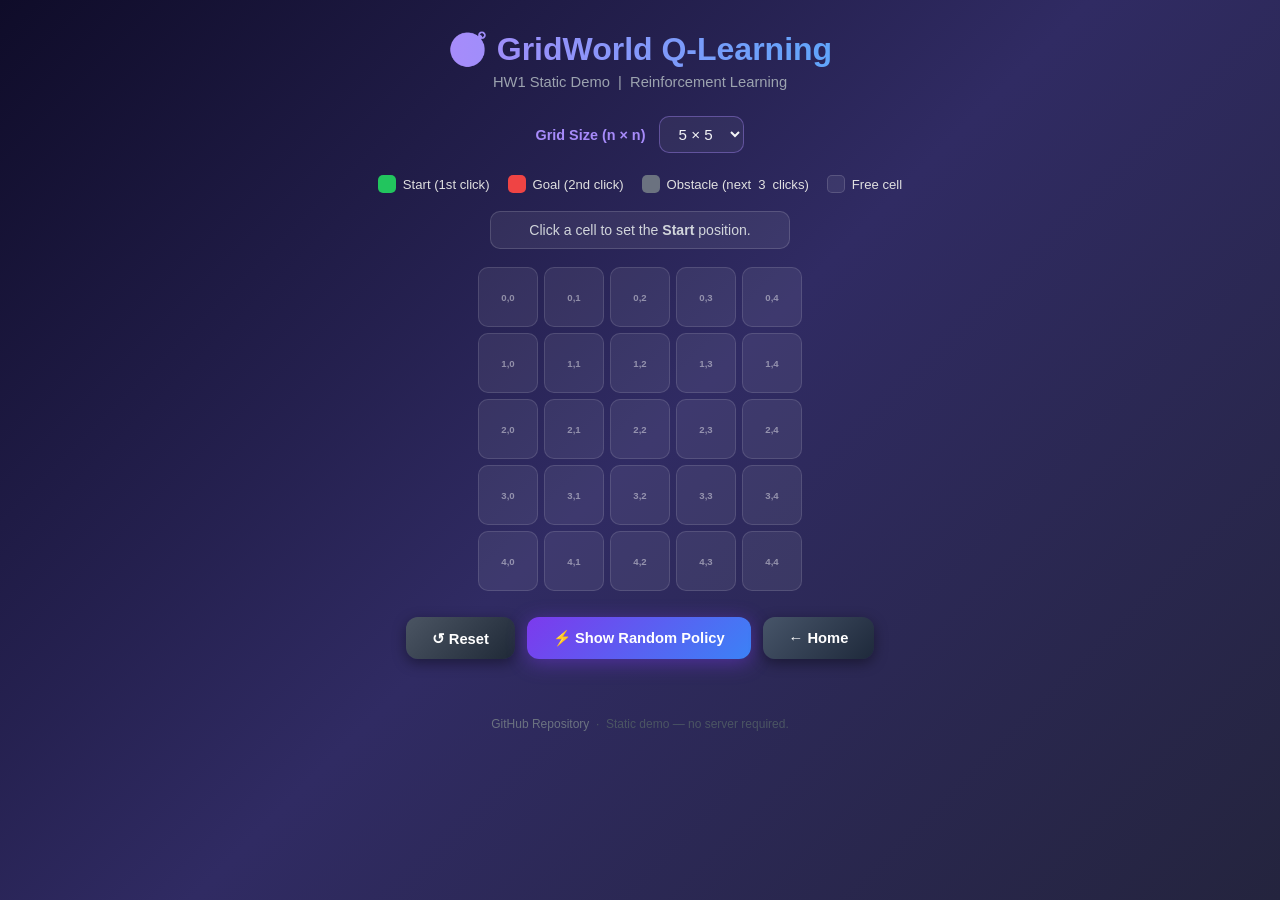
==== docs/HW1-GridWorld/index.html @ bc5b08e2 "feat: add DRL HW1 GridWorld project with GitHub Pages demo" ====
<!DOCTYPE html>
<html lang="en">
<head>
  <meta charset="UTF-8" />
  <meta name="viewport" content="width=device-width, initial-scale=1.0" />
  <title>GridWorld Q-Learning — Demo</title>
  <meta name="description" content="Static GitHub Pages demo of the GridWorld Q-Learning HW1 project. Configure an n×n grid and visualise a random policy with state values." />
  <link rel="stylesheet" href="./style.css" />
</head>
<body>

  <h1>🧭 GridWorld Q-Learning</h1>
  <p class="subtitle">HW1 Static Demo &nbsp;|&nbsp; Reinforcement Learning</p>

  <!-- ── Controls ──────────────────────────────── -->
  <div class="controls">
    <label for="grid-size">Grid Size (n × n)</label>
    <select id="grid-size">
      <option value="5" selected>5 × 5</option>
      <option value="6">6 × 6</option>
      <option value="7">7 × 7</option>
      <option value="8">8 × 8</option>
      <option value="9">9 × 9</option>
    </select>
  </div>

  <!-- ── Legend ────────────────────────────────── -->
  <div class="legend">
    <div class="legend-item"><div class="dot dot-start"></div> Start (1st click)</div>
    <div class="legend-item"><div class="dot dot-goal"></div> Goal (2nd click)</div>
    <div class="legend-item"><div class="dot dot-obstacle"></div> Obstacle (next <span id="legend-obstacle-count">3</span> clicks)</div>
    <div class="legend-item"><div class="dot dot-free"></div> Free cell</div>
  </div>

  <!-- ── Status bar ────────────────────────────── -->
  <div id="status-bar">Click a cell to set the <strong>Start</strong> position.</div>

  <!-- ── Grid ──────────────────────────────────── -->
  <div id="grid-container"></div>

  <!-- ── Buttons ───────────────────────────────── -->
  <div class="btn-row">
    <button class="btn btn-reset"  onclick="resetGrid()">↺ Reset</button>
    <button class="btn btn-policy" onclick="showPolicy()">⚡ Show Random Policy</button>
    <button class="btn btn-back"   onclick="window.location.href='../index.html'">← Home</button>
  </div>

  <!-- ── Info / result panel ───────────────────── -->
  <div id="info-panel"></div>

  <footer>
    <p>
      <a href="https://github.com/cachouuu/DRL" target="_blank">GitHub Repository</a>
      &nbsp;·&nbsp;
      Static demo — no server required.
    </p>
  </footer>

  <script src="./script.js"></script>
</body>
</html>
---- docs/HW1-GridWorld/style.css ----
/* =====================================================
   docs/HW1-GridWorld/style.css
   Static GitHub Pages demo – GridWorld Q-Learning
   ===================================================== */

/* ---------- Reset & Base ---------- */
*, *::before, *::after { box-sizing: border-box; margin: 0; padding: 0; }

:root {
  --bg-start:   #0f0c29;
  --bg-mid:     #302b63;
  --bg-end:     #24243e;
  --accent-1:   #a78bfa;
  --accent-2:   #60a5fa;
  --btn-purple: #7c3aed;
  --btn-blue:   #3b82f6;
  --cell-size:  60px;
  --cell-gap:   6px;
  --radius:     10px;
  --glass:      rgba(255,255,255,0.07);
  --border:     rgba(255,255,255,0.15);
}

body {
  min-height: 100vh;
  background: linear-gradient(135deg, var(--bg-start), var(--bg-mid), var(--bg-end));
  font-family: 'Segoe UI', Tahoma, Geneva, Verdana, sans-serif;
  color: #e0e0e0;
  padding: 30px 20px 60px;
  display: flex;
  flex-direction: column;
  align-items: center;
}

/* ---------- Typography ---------- */
h1 {
  font-size: 2rem;
  margin-bottom: 6px;
  background: linear-gradient(90deg, var(--accent-1), var(--accent-2));
  -webkit-background-clip: text;
  -webkit-text-fill-color: transparent;
  background-clip: text;
  text-align: center;
}

.subtitle {
  font-size: 0.92rem;
  color: #9ca3af;
  margin-bottom: 26px;
  text-align: center;
}

/* ---------- Controls ---------- */
.controls {
  display: flex;
  align-items: center;
  gap: 14px;
  margin-bottom: 22px;
  flex-wrap: wrap;
  justify-content: center;
}

.controls label {
  font-size: 0.9rem;
  color: var(--accent-1);
  font-weight: 600;
}

.controls select {
  padding: 8px 14px;
  font-size: 0.95rem;
  border: 1.5px solid rgba(167,139,250,0.4);
  border-radius: 10px;
  background: rgba(255,255,255,0.05);
  color: #f3f4f6;
  outline: none;
  cursor: pointer;
  transition: border-color 0.2s;
}
.controls select:focus { border-color: var(--accent-1); }

/* ---------- Legend ---------- */
.legend {
  display: flex; gap: 18px; flex-wrap: wrap;
  justify-content: center; margin-bottom: 18px; font-size: 0.82rem;
}
.legend-item { display: flex; align-items: center; gap: 7px; }
.dot {
  width: 18px; height: 18px; border-radius: 5px; flex-shrink: 0;
}
.dot-start    { background: #22c55e; }
.dot-goal     { background: #ef4444; }
.dot-obstacle { background: #6b7280; }
.dot-free     { background: var(--glass); border: 1px solid var(--border); }

/* ---------- Status bar ---------- */
#status-bar {
  background: var(--glass);
  border: 1px solid var(--border);
  border-radius: var(--radius);
  padding: 10px 20px;
  margin-bottom: 18px;
  font-size: 0.88rem;
  color: #d1d5db;
  text-align: center;
  min-width: 300px;
}

/* ---------- Grid ---------- */
#grid-container {
  display: flex;
  flex-direction: column;
  gap: var(--cell-gap);
  margin-bottom: 26px;
}
.grid-row { display: flex; gap: var(--cell-gap); }

.cell {
  width:  var(--cell-size);
  height: var(--cell-size);
  border-radius: var(--radius);
  border: 1.5px solid rgba(255,255,255,0.12);
  background: var(--glass);
  display: flex; flex-direction: column;
  align-items: center; justify-content: center;
  font-size: 0.6rem;
  font-weight: 600;
  color: rgba(255,255,255,0.45);
  cursor: pointer;
  user-select: none;
  position: relative;
  transition: background 0.15s, transform 0.12s, border-color 0.15s;
  overflow: hidden;
}
.cell:hover { border-color: rgba(167,139,250,0.6); transform: scale(1.06); }

.cell.start    { background: #16a34a; border-color: #22c55e; color: #fff; }
.cell.goal     { background: #b91c1c; border-color: #ef4444; color: #fff; }
.cell.obstacle { background: #374151; border-color: #6b7280; color: #9ca3af; }

/* value display inside cell */
.cell-value {
  font-size: 0.58rem;
  font-weight: 700;
  color: rgba(255,255,255,0.75);
  position: absolute;
  bottom: 4px;
  right: 5px;
}

/* arrow overlay */
.cell-arrow {
  font-size: 1.1rem;
  line-height: 1;
  pointer-events: none;
}

/* ---------- Buttons ---------- */
.btn-row {
  display: flex; gap: 12px; flex-wrap: wrap;
  justify-content: center; margin-bottom: 18px;
}
.btn {
  padding: 12px 26px;
  font-size: 0.92rem; font-weight: 700;
  border: none; border-radius: 12px; cursor: pointer;
  color: #fff;
  transition: transform 0.15s, box-shadow 0.15s;
}
.btn:hover  { transform: translateY(-2px); }
.btn:active { transform: translateY(0);    }

.btn-reset  { background: linear-gradient(135deg,#4b5563,#1f2937); box-shadow: 0 4px 14px rgba(0,0,0,.4); }
.btn-policy { background: linear-gradient(135deg,var(--btn-purple),var(--btn-blue)); box-shadow: 0 4px 20px rgba(124,58,237,.45); }
.btn-back   { background: linear-gradient(135deg,#475569,#1e293b); box-shadow: 0 4px 14px rgba(0,0,0,.4); }

/* ---------- Info panel ---------- */
#info-panel {
  margin-top: 16px;
  background: rgba(0,0,0,0.35);
  border: 1px solid rgba(255,255,255,0.1);
  border-radius: 14px;
  padding: 18px 24px;
  max-width: 500px;
  width: 90%;
  font-size: 0.82rem;
  color: #d1fae5;
  line-height: 1.7;
  display: none;
}
#info-panel h2 { font-size: 1rem; color: var(--accent-1); margin-bottom: 10px; }

/* ---------- Footer ---------- */
footer {
  margin-top: 40px;
  font-size: 0.75rem;
  color: #4b5563;
  text-align: center;
}
footer a { color: #6b7280; text-decoration: none; }
footer a:hover { color: var(--accent-1); }
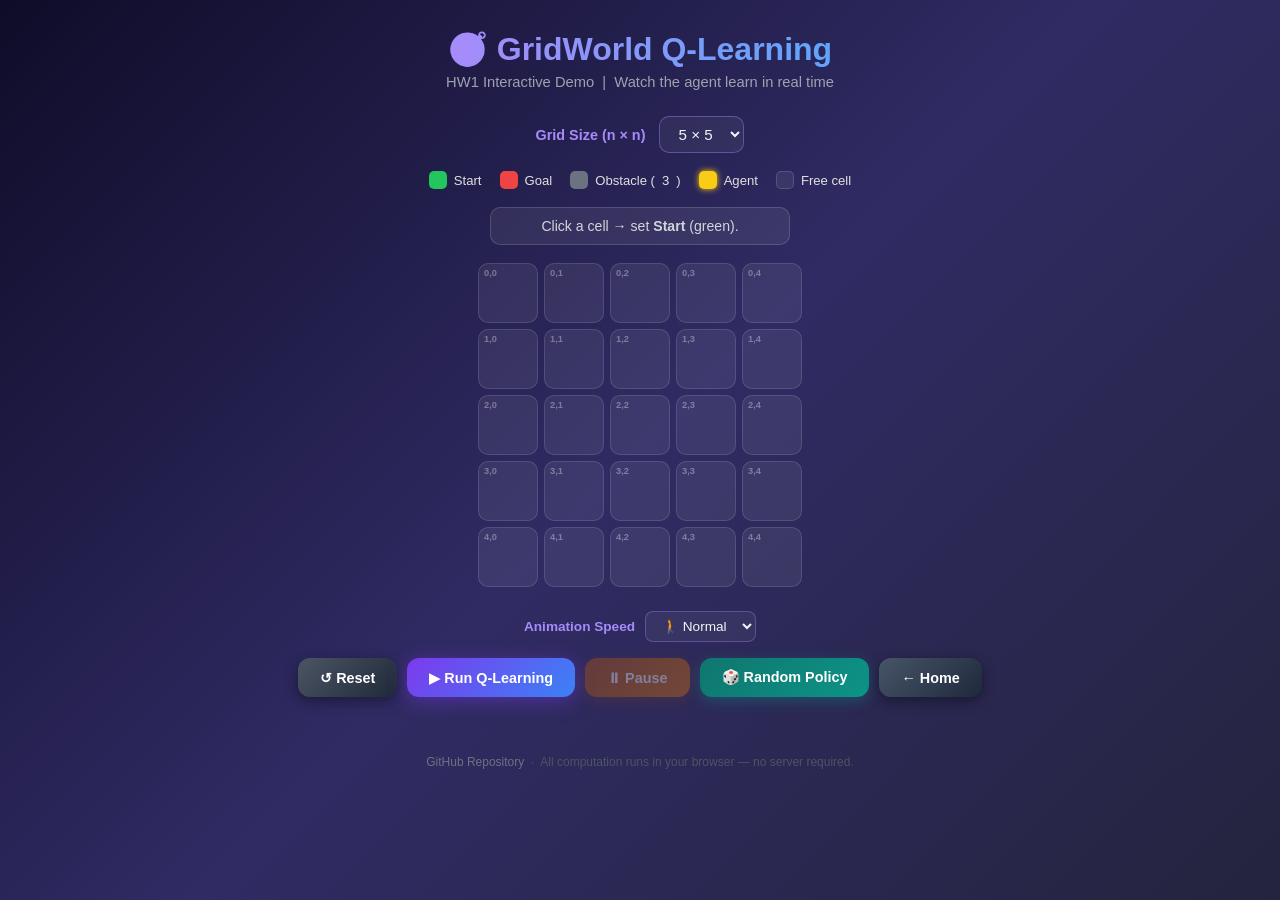
==== commit 0fdac035: "feat: add live Q-learning animation to GitHub Pages demo" ====
--- a/docs/HW1-GridWorld/index.html
+++ b/docs/HW1-GridWorld/index.html
@@ -3,16 +3,16 @@
 <head>
   <meta charset="UTF-8" />
   <meta name="viewport" content="width=device-width, initial-scale=1.0" />
-  <title>GridWorld Q-Learning — Demo</title>
-  <meta name="description" content="Static GitHub Pages demo of the GridWorld Q-Learning HW1 project. Configure an n×n grid and visualise a random policy with state values." />
+  <title>GridWorld Q-Learning — Interactive Demo</title>
+  <meta name="description" content="Live Q-Learning animation demo. Configure a grid, watch the agent train step-by-step, and see the policy evolve in real time." />
   <link rel="stylesheet" href="./style.css" />
 </head>
 <body>
 
   <h1>🧭 GridWorld Q-Learning</h1>
-  <p class="subtitle">HW1 Static Demo &nbsp;|&nbsp; Reinforcement Learning</p>
+  <p class="subtitle">HW1 Interactive Demo &nbsp;|&nbsp; Watch the agent learn in real time</p>
 
-  <!-- ── Controls ──────────────────────────────── -->
+  <!-- ── Grid size + Speed controls ──────────────── -->
   <div class="controls">
     <label for="grid-size">Grid Size (n × n)</label>
     <select id="grid-size">
@@ -24,35 +24,77 @@
     </select>
   </div>
 
-  <!-- ── Legend ────────────────────────────────── -->
+  <!-- ── Legend ────────────────────────────────────── -->
   <div class="legend">
-    <div class="legend-item"><div class="dot dot-start"></div> Start (1st click)</div>
-    <div class="legend-item"><div class="dot dot-goal"></div> Goal (2nd click)</div>
-    <div class="legend-item"><div class="dot dot-obstacle"></div> Obstacle (next <span id="legend-obstacle-count">3</span> clicks)</div>
+    <div class="legend-item"><div class="dot dot-start"></div> Start</div>
+    <div class="legend-item"><div class="dot dot-goal"></div> Goal</div>
+    <div class="legend-item"><div class="dot dot-obstacle"></div> Obstacle (<span id="legend-obstacle-count">3</span>)</div>
+    <div class="legend-item"><div class="dot dot-agent"></div> Agent</div>
     <div class="legend-item"><div class="dot dot-free"></div> Free cell</div>
   </div>
 
-  <!-- ── Status bar ────────────────────────────── -->
+  <!-- ── Status bar ──────────────────────────────── -->
   <div id="status-bar">Click a cell to set the <strong>Start</strong> position.</div>
 
-  <!-- ── Grid ──────────────────────────────────── -->
+  <!-- ── Training stats ──────────────────────────── -->
+  <div id="stats-panel">
+    <div class="stats-row">
+      <div class="stat-card">
+        <div class="stat-label">Episode</div>
+        <div class="stat-value" id="stat-episode">0 / 300</div>
+      </div>
+      <div class="stat-card">
+        <div class="stat-label">Steps</div>
+        <div class="stat-value" id="stat-step">0</div>
+      </div>
+      <div class="stat-card">
+        <div class="stat-label">Epsilon ε</div>
+        <div class="stat-value" id="stat-epsilon">0.900</div>
+      </div>
+      <div class="stat-card">
+        <div class="stat-label">Success</div>
+        <div class="stat-value" id="stat-success">0.0%</div>
+      </div>
+      <div class="stat-card">
+        <div class="stat-label">Outcome</div>
+        <div class="stat-value" id="stat-outcome">—</div>
+      </div>
+    </div>
+    <!-- progress bar -->
+    <div class="progress-track" style="width:90%;max-width:460px;">
+      <div id="progress-bar"></div>
+    </div>
+  </div>
+
+  <!-- ── Grid ──────────────────────────────────────── -->
   <div id="grid-container"></div>
 
-  <!-- ── Buttons ───────────────────────────────── -->
+  <!-- ── Buttons ────────────────────────────────────── -->
+  <div class="speed-row">
+    <label for="speed">Animation Speed</label>
+    <select id="speed">
+      <option value="slow">🐢 Slow</option>
+      <option value="normal" selected>🚶 Normal</option>
+      <option value="fast">🏃 Fast</option>
+      <option value="turbo">⚡ Turbo</option>
+    </select>
+  </div>
+
   <div class="btn-row">
-    <button class="btn btn-reset"  onclick="resetGrid()">↺ Reset</button>
-    <button class="btn btn-policy" onclick="showPolicy()">⚡ Show Random Policy</button>
+    <button class="btn btn-reset"  onclick="resetAll()">↺ Reset</button>
+    <button class="btn btn-run"    id="btn-run"   onclick="startAnimation()">▶ Run Q-Learning</button>
+    <button class="btn btn-pause"  id="btn-pause" onclick="pauseResume()" disabled>⏸ Pause</button>
+    <button class="btn btn-random" onclick="showRandomPolicy()">🎲 Random Policy</button>
     <button class="btn btn-back"   onclick="window.location.href='../index.html'">← Home</button>
   </div>
 
-  <!-- ── Info / result panel ───────────────────── -->
+  <!-- ── Info / result panel ────────────────────────── -->
   <div id="info-panel"></div>
 
   <footer>
     <p>
       <a href="https://github.com/cachouuu/DRL" target="_blank">GitHub Repository</a>
-      &nbsp;·&nbsp;
-      Static demo — no server required.
+      &nbsp;·&nbsp; All computation runs in your browser — no server required.
     </p>
   </footer>
 
--- a/docs/HW1-GridWorld/style.css
+++ b/docs/HW1-GridWorld/style.css
@@ -42,7 +42,6 @@
   background-clip: text;
   text-align: center;
 }
-
 .subtitle {
   font-size: 0.92rem;
   color: #9ca3af;
@@ -50,22 +49,20 @@
   text-align: center;
 }
 
-/* ---------- Controls ---------- */
+/* ---------- Controls row ---------- */
 .controls {
   display: flex;
   align-items: center;
   gap: 14px;
-  margin-bottom: 22px;
+  margin-bottom: 18px;
   flex-wrap: wrap;
   justify-content: center;
 }
-
 .controls label {
   font-size: 0.9rem;
   color: var(--accent-1);
   font-weight: 600;
 }
-
 .controls select {
   padding: 8px 14px;
   font-size: 0.95rem;
@@ -91,6 +88,7 @@
 .dot-start    { background: #22c55e; }
 .dot-goal     { background: #ef4444; }
 .dot-obstacle { background: #6b7280; }
+.dot-agent    { background: #facc15; box-shadow: 0 0 6px #facc15; }
 .dot-free     { background: var(--glass); border: 1px solid var(--border); }
 
 /* ---------- Status bar ---------- */
@@ -111,7 +109,7 @@
   display: flex;
   flex-direction: column;
   gap: var(--cell-gap);
-  margin-bottom: 26px;
+  margin-bottom: 24px;
 }
 .grid-row { display: flex; gap: var(--cell-gap); }
 
@@ -129,54 +127,149 @@
   cursor: pointer;
   user-select: none;
   position: relative;
-  transition: background 0.15s, transform 0.12s, border-color 0.15s;
+  transition: background 0.2s, transform 0.12s, border-color 0.15s;
   overflow: hidden;
 }
 .cell:hover { border-color: rgba(167,139,250,0.6); transform: scale(1.06); }
 
-.cell.start    { background: #16a34a; border-color: #22c55e; color: #fff; }
-.cell.goal     { background: #b91c1c; border-color: #ef4444; color: #fff; }
-.cell.obstacle { background: #374151; border-color: #6b7280; color: #9ca3af; }
-
-/* value display inside cell */
+/* Cell states */
+.cell.start    { background: #16a34a !important; border-color: #22c55e; color: #fff; }
+.cell.goal     { background: #b91c1c !important; border-color: #ef4444; color: #fff; }
+.cell.obstacle { background: #374151 !important; border-color: #6b7280; color: #9ca3af; }
+
+/* Agent – glowing yellow */
+.cell.agent {
+  background: rgba(250,204,21,0.2) !important;
+  border-color: #facc15 !important;
+  box-shadow: 0 0 12px 3px rgba(250,204,21,0.55);
+  animation: pulse-agent 0.4s ease-in-out infinite alternate;
+}
+@keyframes pulse-agent {
+  from { box-shadow: 0 0 8px 2px rgba(250,204,21,0.45); }
+  to   { box-shadow: 0 0 18px 5px rgba(250,204,21,0.75); }
+}
+
+/* coord label */
+.cell-coord {
+  font-size: 0.58rem;
+  color: rgba(255,255,255,0.35);
+  position: absolute;
+  top: 4px; left: 5px;
+}
+
+/* value display */
 .cell-value {
-  font-size: 0.58rem;
+  font-size: 0.55rem;
   font-weight: 700;
   color: rgba(255,255,255,0.75);
   position: absolute;
-  bottom: 4px;
-  right: 5px;
-}
-
-/* arrow overlay */
+  bottom: 3px; right: 4px;
+}
+
+/* policy arrow */
 .cell-arrow {
   font-size: 1.1rem;
   line-height: 1;
   pointer-events: none;
 }
 
+/* ---------- Stats panel ---------- */
+#stats-panel {
+  display: none;
+  flex-direction: column;
+  align-items: center;
+  gap: 8px;
+  width: 100%;
+  max-width: 480px;
+  margin-bottom: 18px;
+}
+
+.stats-row {
+  display: flex;
+  gap: 10px;
+  flex-wrap: wrap;
+  justify-content: center;
+  width: 100%;
+}
+
+.stat-card {
+  background: var(--glass);
+  border: 1px solid var(--border);
+  border-radius: 12px;
+  padding: 8px 14px;
+  text-align: center;
+  min-width: 90px;
+}
+.stat-label {
+  font-size: 0.68rem;
+  color: #9ca3af;
+  text-transform: uppercase;
+  letter-spacing: 0.06em;
+  margin-bottom: 2px;
+}
+.stat-value {
+  font-size: 0.95rem;
+  font-weight: 700;
+  color: var(--accent-1);
+}
+
+/* progress bar */
+.progress-track {
+  width: 100%;
+  height: 6px;
+  background: rgba(255,255,255,0.08);
+  border-radius: 99px;
+  overflow: hidden;
+}
+#progress-bar {
+  height: 100%;
+  width: 0;
+  background: linear-gradient(90deg, var(--btn-purple), var(--btn-blue));
+  border-radius: 99px;
+  transition: width 0.3s ease;
+}
+
 /* ---------- Buttons ---------- */
 .btn-row {
-  display: flex; gap: 12px; flex-wrap: wrap;
+  display: flex; gap: 10px; flex-wrap: wrap;
   justify-content: center; margin-bottom: 18px;
 }
 .btn {
-  padding: 12px 26px;
-  font-size: 0.92rem; font-weight: 700;
+  padding: 11px 22px;
+  font-size: 0.9rem; font-weight: 700;
   border: none; border-radius: 12px; cursor: pointer;
   color: #fff;
-  transition: transform 0.15s, box-shadow 0.15s;
-}
-.btn:hover  { transform: translateY(-2px); }
-.btn:active { transform: translateY(0);    }
-
-.btn-reset  { background: linear-gradient(135deg,#4b5563,#1f2937); box-shadow: 0 4px 14px rgba(0,0,0,.4); }
-.btn-policy { background: linear-gradient(135deg,var(--btn-purple),var(--btn-blue)); box-shadow: 0 4px 20px rgba(124,58,237,.45); }
-.btn-back   { background: linear-gradient(135deg,#475569,#1e293b); box-shadow: 0 4px 14px rgba(0,0,0,.4); }
+  transition: transform 0.15s, box-shadow 0.15s, opacity 0.15s;
+}
+.btn:hover:not(:disabled) { transform: translateY(-2px); }
+.btn:active:not(:disabled){ transform: translateY(0); }
+.btn:disabled { opacity: 0.4; cursor: not-allowed; }
+
+.btn-reset   { background: linear-gradient(135deg,#4b5563,#1f2937); box-shadow: 0 4px 14px rgba(0,0,0,.4); }
+.btn-run     { background: linear-gradient(135deg,var(--btn-purple),var(--btn-blue)); box-shadow: 0 4px 20px rgba(124,58,237,.45); }
+.btn-pause   { background: linear-gradient(135deg,#b45309,#d97706); box-shadow: 0 4px 14px rgba(180,83,9,.4); }
+.btn-random  { background: linear-gradient(135deg,#0f766e,#0d9488); box-shadow: 0 4px 14px rgba(13,148,136,.35); }
+.btn-back    { background: linear-gradient(135deg,#475569,#1e293b); box-shadow: 0 4px 14px rgba(0,0,0,.4); }
+
+/* ---------- Speed row ---------- */
+.speed-row {
+  display: flex; align-items: center; gap: 10px;
+  margin-bottom: 16px; flex-wrap: wrap; justify-content: center;
+}
+.speed-row label { font-size: 0.85rem; color: var(--accent-1); font-weight: 600; }
+.speed-row select {
+  padding: 6px 12px;
+  font-size: 0.85rem;
+  border: 1.5px solid rgba(167,139,250,0.35);
+  border-radius: 8px;
+  background: rgba(255,255,255,0.05);
+  color: #f3f4f6;
+  outline: none; cursor: pointer;
+}
 
 /* ---------- Info panel ---------- */
 #info-panel {
-  margin-top: 16px;
+  margin-top: 12px;
   background: rgba(0,0,0,0.35);
   border: 1px solid rgba(255,255,255,0.1);
   border-radius: 14px;
@@ -185,10 +278,11 @@
   width: 90%;
   font-size: 0.82rem;
   color: #d1fae5;
-  line-height: 1.7;
+  line-height: 1.75;
   display: none;
 }
 #info-panel h2 { font-size: 1rem; color: var(--accent-1); margin-bottom: 10px; }
+#info-panel ul { padding-left: 16px; }
 
 /* ---------- Footer ---------- */
 footer {
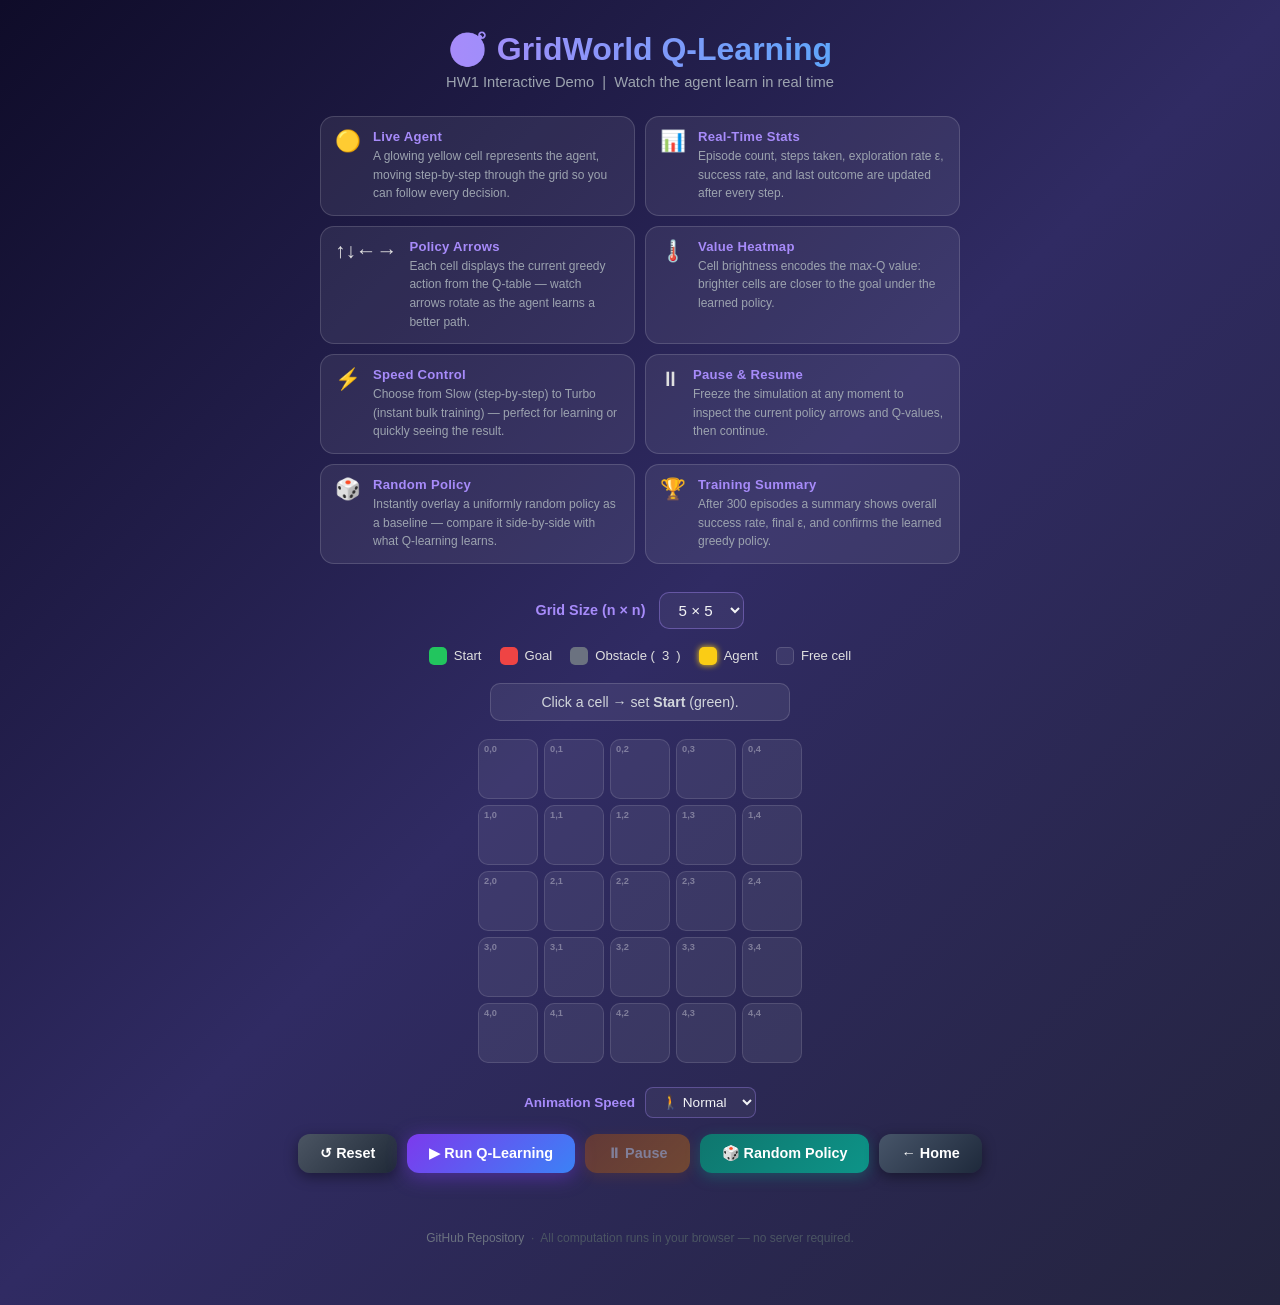
==== commit 98e5b9a1: "feat: add feature showcase section to demo page" ====
--- a/docs/HW1-GridWorld/index.html
+++ b/docs/HW1-GridWorld/index.html
@@ -11,6 +11,66 @@
 
   <h1>🧭 GridWorld Q-Learning</h1>
   <p class="subtitle">HW1 Interactive Demo &nbsp;|&nbsp; Watch the agent learn in real time</p>
+
+  <!-- ── Feature showcase ─────────────────────────── -->
+  <div class="feature-grid">
+    <div class="feature-card">
+      <span class="feature-icon">🟡</span>
+      <div>
+        <div class="feature-title">Live Agent</div>
+        <div class="feature-desc">A glowing yellow cell represents the agent, moving step-by-step through the grid so you can follow every decision.</div>
+      </div>
+    </div>
+    <div class="feature-card">
+      <span class="feature-icon">📊</span>
+      <div>
+        <div class="feature-title">Real-Time Stats</div>
+        <div class="feature-desc">Episode count, steps taken, exploration rate ε, success rate, and last outcome are updated after every step.</div>
+      </div>
+    </div>
+    <div class="feature-card">
+      <span class="feature-icon">↑↓←→</span>
+      <div>
+        <div class="feature-title">Policy Arrows</div>
+        <div class="feature-desc">Each cell displays the current greedy action from the Q-table — watch arrows rotate as the agent learns a better path.</div>
+      </div>
+    </div>
+    <div class="feature-card">
+      <span class="feature-icon">🌡️</span>
+      <div>
+        <div class="feature-title">Value Heatmap</div>
+        <div class="feature-desc">Cell brightness encodes the max-Q value: brighter cells are closer to the goal under the learned policy.</div>
+      </div>
+    </div>
+    <div class="feature-card">
+      <span class="feature-icon">⚡</span>
+      <div>
+        <div class="feature-title">Speed Control</div>
+        <div class="feature-desc">Choose from Slow (step-by-step) to Turbo (instant bulk training) — perfect for learning or quickly seeing the result.</div>
+      </div>
+    </div>
+    <div class="feature-card">
+      <span class="feature-icon">⏸</span>
+      <div>
+        <div class="feature-title">Pause &amp; Resume</div>
+        <div class="feature-desc">Freeze the simulation at any moment to inspect the current policy arrows and Q-values, then continue.</div>
+      </div>
+    </div>
+    <div class="feature-card">
+      <span class="feature-icon">🎲</span>
+      <div>
+        <div class="feature-title">Random Policy</div>
+        <div class="feature-desc">Instantly overlay a uniformly random policy as a baseline — compare it side-by-side with what Q-learning learns.</div>
+      </div>
+    </div>
+    <div class="feature-card">
+      <span class="feature-icon">🏆</span>
+      <div>
+        <div class="feature-title">Training Summary</div>
+        <div class="feature-desc">After 300 episodes a summary shows overall success rate, final ε, and confirms the learned greedy policy.</div>
+      </div>
+    </div>
+  </div>
 
   <!-- ── Grid size + Speed controls ──────────────── -->
   <div class="controls">
--- a/docs/HW1-GridWorld/style.css
+++ b/docs/HW1-GridWorld/style.css
@@ -293,3 +293,54 @@
 }
 footer a { color: #6b7280; text-decoration: none; }
 footer a:hover { color: var(--accent-1); }
+
+/* ---------- Feature showcase grid ---------- */
+.feature-grid {
+  display: grid;
+  grid-template-columns: repeat(2, 1fr);
+  gap: 10px;
+  width: 90%;
+  max-width: 640px;
+  margin-bottom: 28px;
+}
+
+@media (max-width: 520px) {
+  .feature-grid { grid-template-columns: 1fr; }
+}
+
+.feature-card {
+  display: flex;
+  align-items: flex-start;
+  gap: 12px;
+  background: var(--glass);
+  border: 1px solid var(--border);
+  border-radius: 14px;
+  padding: 12px 14px;
+  transition: border-color 0.2s, transform 0.15s;
+}
+.feature-card:hover {
+  border-color: rgba(167,139,250,0.45);
+  transform: translateY(-2px);
+}
+
+.feature-icon {
+  font-size: 1.3rem;
+  line-height: 1;
+  flex-shrink: 0;
+  margin-top: 2px;
+}
+
+.feature-title {
+  font-size: 0.82rem;
+  font-weight: 700;
+  color: var(--accent-1);
+  margin-bottom: 3px;
+  letter-spacing: 0.02em;
+}
+
+.feature-desc {
+  font-size: 0.75rem;
+  color: #9ca3af;
+  line-height: 1.55;
+}
+
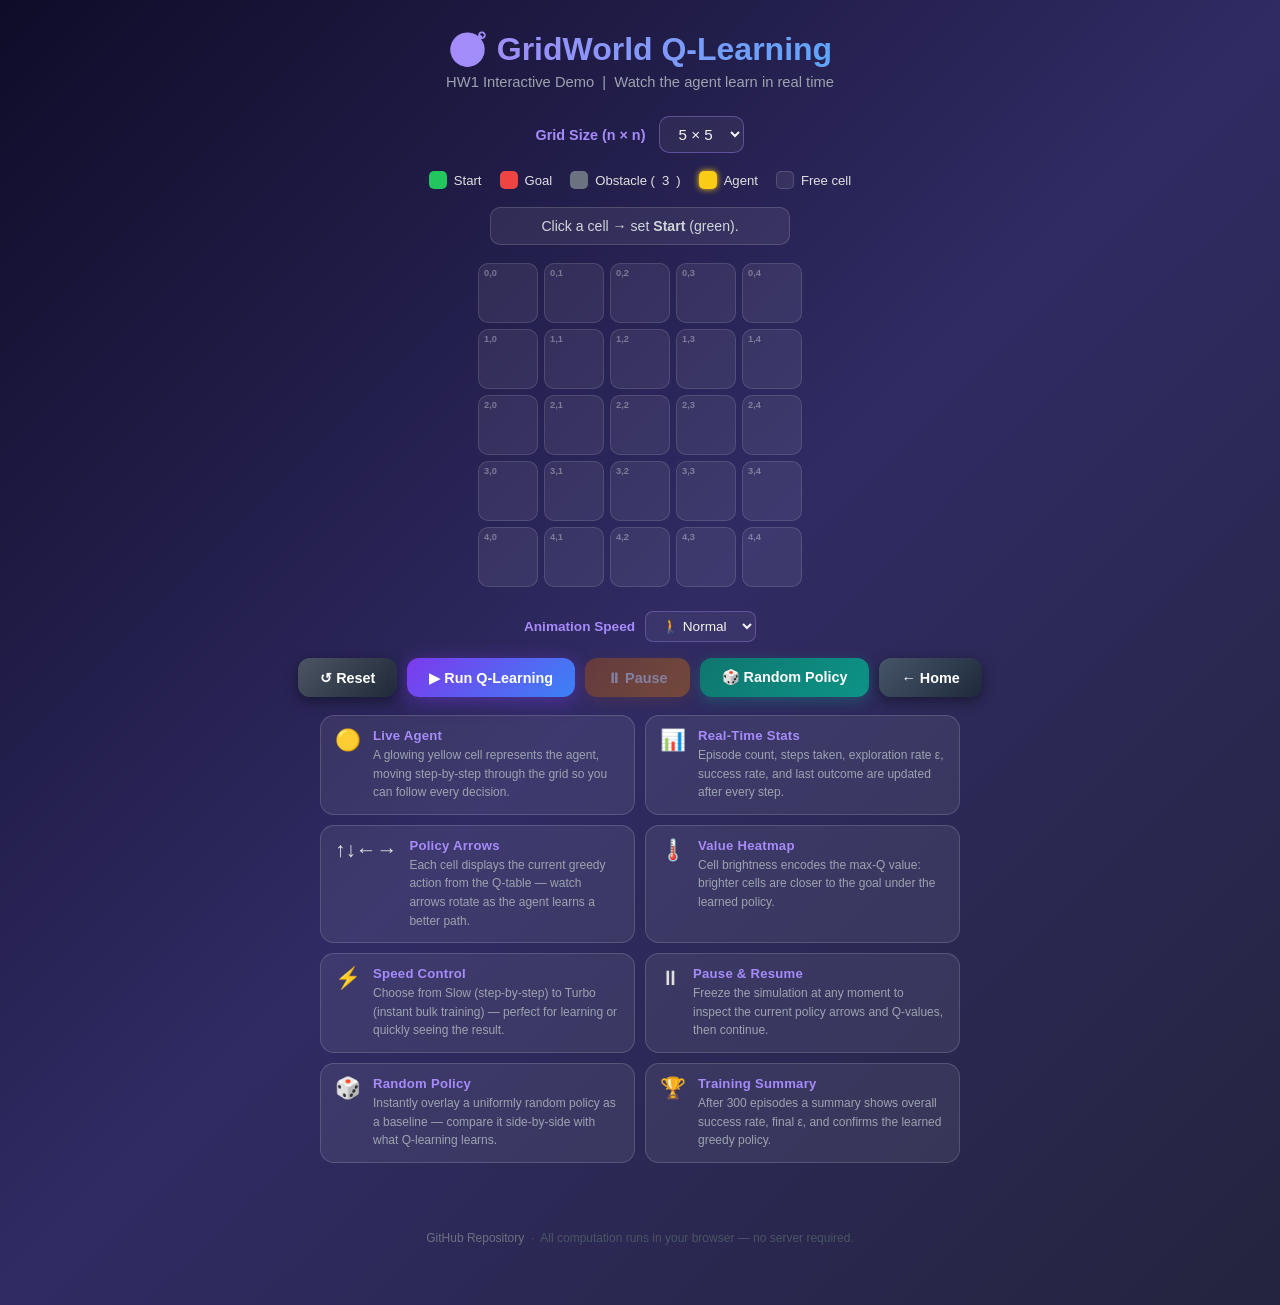
==== commit 418e7122: "ui: move feature showcase to bottom of page" ====
--- a/docs/HW1-GridWorld/index.html
+++ b/docs/HW1-GridWorld/index.html
@@ -11,66 +11,6 @@
 
   <h1>🧭 GridWorld Q-Learning</h1>
   <p class="subtitle">HW1 Interactive Demo &nbsp;|&nbsp; Watch the agent learn in real time</p>
-
-  <!-- ── Feature showcase ─────────────────────────── -->
-  <div class="feature-grid">
-    <div class="feature-card">
-      <span class="feature-icon">🟡</span>
-      <div>
-        <div class="feature-title">Live Agent</div>
-        <div class="feature-desc">A glowing yellow cell represents the agent, moving step-by-step through the grid so you can follow every decision.</div>
-      </div>
-    </div>
-    <div class="feature-card">
-      <span class="feature-icon">📊</span>
-      <div>
-        <div class="feature-title">Real-Time Stats</div>
-        <div class="feature-desc">Episode count, steps taken, exploration rate ε, success rate, and last outcome are updated after every step.</div>
-      </div>
-    </div>
-    <div class="feature-card">
-      <span class="feature-icon">↑↓←→</span>
-      <div>
-        <div class="feature-title">Policy Arrows</div>
-        <div class="feature-desc">Each cell displays the current greedy action from the Q-table — watch arrows rotate as the agent learns a better path.</div>
-      </div>
-    </div>
-    <div class="feature-card">
-      <span class="feature-icon">🌡️</span>
-      <div>
-        <div class="feature-title">Value Heatmap</div>
-        <div class="feature-desc">Cell brightness encodes the max-Q value: brighter cells are closer to the goal under the learned policy.</div>
-      </div>
-    </div>
-    <div class="feature-card">
-      <span class="feature-icon">⚡</span>
-      <div>
-        <div class="feature-title">Speed Control</div>
-        <div class="feature-desc">Choose from Slow (step-by-step) to Turbo (instant bulk training) — perfect for learning or quickly seeing the result.</div>
-      </div>
-    </div>
-    <div class="feature-card">
-      <span class="feature-icon">⏸</span>
-      <div>
-        <div class="feature-title">Pause &amp; Resume</div>
-        <div class="feature-desc">Freeze the simulation at any moment to inspect the current policy arrows and Q-values, then continue.</div>
-      </div>
-    </div>
-    <div class="feature-card">
-      <span class="feature-icon">🎲</span>
-      <div>
-        <div class="feature-title">Random Policy</div>
-        <div class="feature-desc">Instantly overlay a uniformly random policy as a baseline — compare it side-by-side with what Q-learning learns.</div>
-      </div>
-    </div>
-    <div class="feature-card">
-      <span class="feature-icon">🏆</span>
-      <div>
-        <div class="feature-title">Training Summary</div>
-        <div class="feature-desc">After 300 episodes a summary shows overall success rate, final ε, and confirms the learned greedy policy.</div>
-      </div>
-    </div>
-  </div>
 
   <!-- ── Grid size + Speed controls ──────────────── -->
   <div class="controls">
@@ -151,6 +91,66 @@
   <!-- ── Info / result panel ────────────────────────── -->
   <div id="info-panel"></div>
 
+  <!-- ── Feature showcase ─────────────────────────── -->
+  <div class="feature-grid">
+    <div class="feature-card">
+      <span class="feature-icon">🟡</span>
+      <div>
+        <div class="feature-title">Live Agent</div>
+        <div class="feature-desc">A glowing yellow cell represents the agent, moving step-by-step through the grid so you can follow every decision.</div>
+      </div>
+    </div>
+    <div class="feature-card">
+      <span class="feature-icon">📊</span>
+      <div>
+        <div class="feature-title">Real-Time Stats</div>
+        <div class="feature-desc">Episode count, steps taken, exploration rate ε, success rate, and last outcome are updated after every step.</div>
+      </div>
+    </div>
+    <div class="feature-card">
+      <span class="feature-icon">↑↓←→</span>
+      <div>
+        <div class="feature-title">Policy Arrows</div>
+        <div class="feature-desc">Each cell displays the current greedy action from the Q-table — watch arrows rotate as the agent learns a better path.</div>
+      </div>
+    </div>
+    <div class="feature-card">
+      <span class="feature-icon">🌡️</span>
+      <div>
+        <div class="feature-title">Value Heatmap</div>
+        <div class="feature-desc">Cell brightness encodes the max-Q value: brighter cells are closer to the goal under the learned policy.</div>
+      </div>
+    </div>
+    <div class="feature-card">
+      <span class="feature-icon">⚡</span>
+      <div>
+        <div class="feature-title">Speed Control</div>
+        <div class="feature-desc">Choose from Slow (step-by-step) to Turbo (instant bulk training) — perfect for learning or quickly seeing the result.</div>
+      </div>
+    </div>
+    <div class="feature-card">
+      <span class="feature-icon">⏸</span>
+      <div>
+        <div class="feature-title">Pause &amp; Resume</div>
+        <div class="feature-desc">Freeze the simulation at any moment to inspect the current policy arrows and Q-values, then continue.</div>
+      </div>
+    </div>
+    <div class="feature-card">
+      <span class="feature-icon">🎲</span>
+      <div>
+        <div class="feature-title">Random Policy</div>
+        <div class="feature-desc">Instantly overlay a uniformly random policy as a baseline — compare it side-by-side with what Q-learning learns.</div>
+      </div>
+    </div>
+    <div class="feature-card">
+      <span class="feature-icon">🏆</span>
+      <div>
+        <div class="feature-title">Training Summary</div>
+        <div class="feature-desc">After 300 episodes a summary shows overall success rate, final ε, and confirms the learned greedy policy.</div>
+      </div>
+    </div>
+  </div>
+
   <footer>
     <p>
       <a href="https://github.com/cachouuu/DRL" target="_blank">GitHub Repository</a>
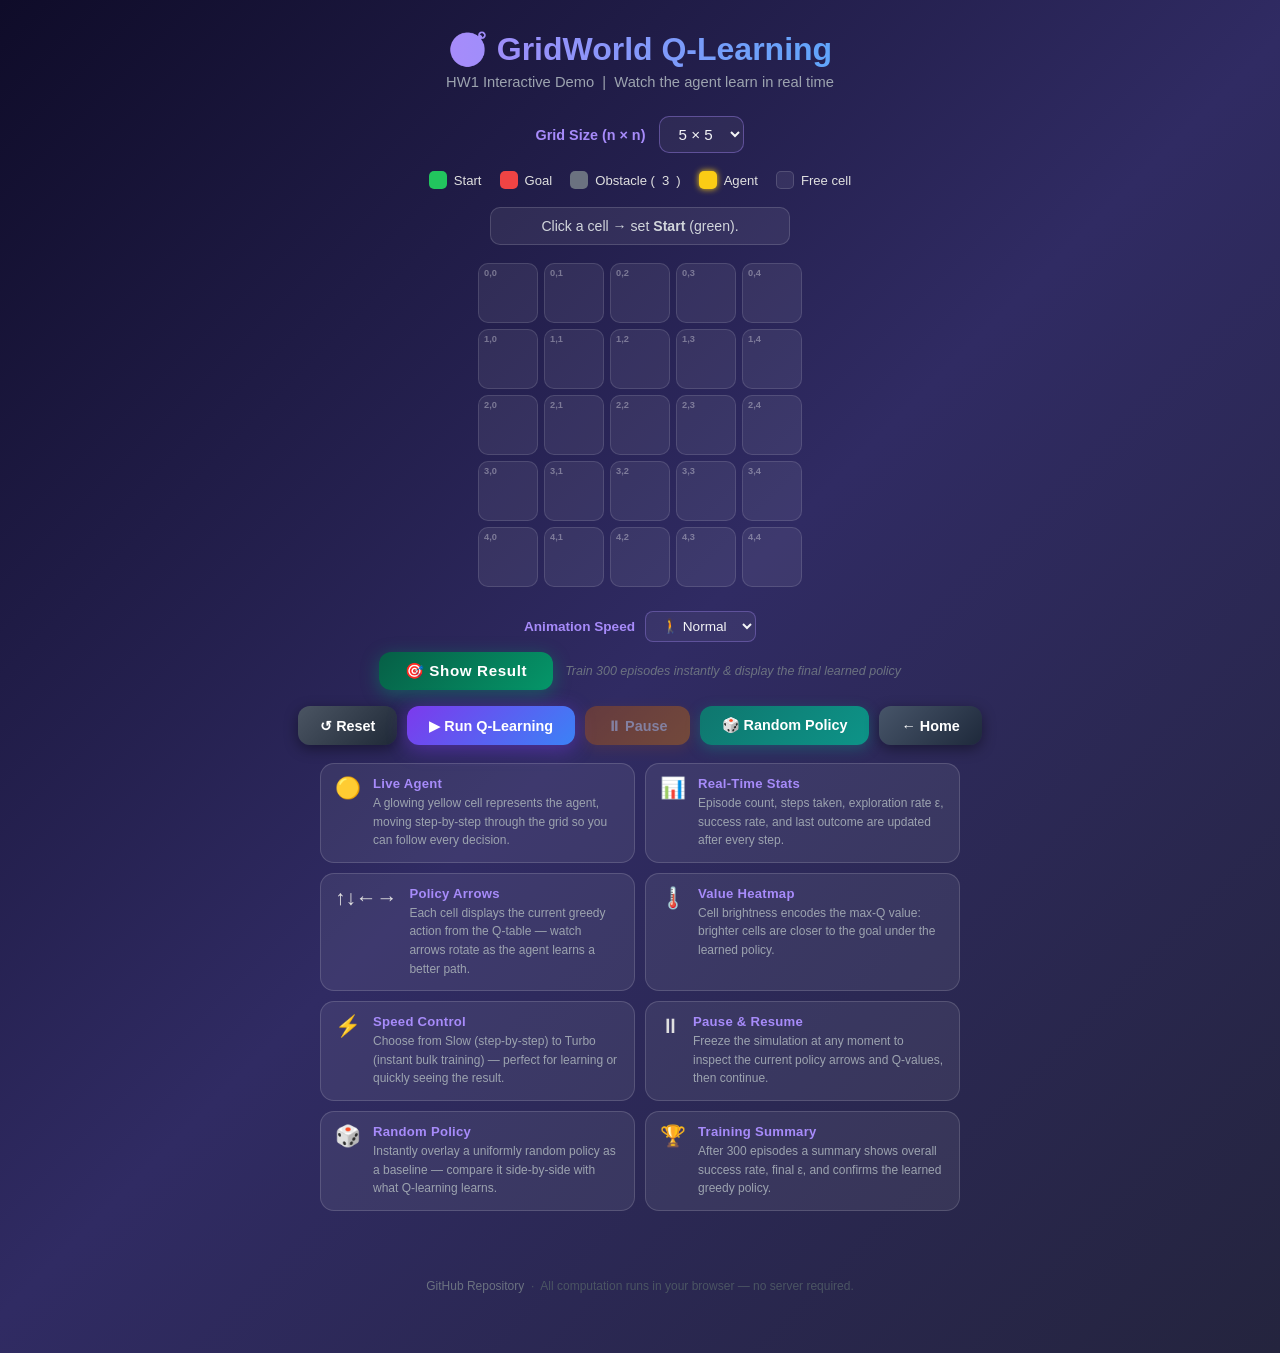
==== commit 5ac985eb: "feat: add Show Result button for instant Q-learning output" ====
--- a/docs/HW1-GridWorld/index.html
+++ b/docs/HW1-GridWorld/index.html
@@ -78,6 +78,14 @@
       <option value="fast">🏃 Fast</option>
       <option value="turbo">⚡ Turbo</option>
     </select>
+  </div>
+
+  <!-- ── Show Result shortcut ─────────────────────── -->
+  <div class="result-row">
+    <button class="btn btn-result" onclick="showResult()">
+      🎯 Show Result
+    </button>
+    <span class="result-hint">Train 300 episodes instantly &amp; display the final learned policy</span>
   </div>
 
   <div class="btn-row">
--- a/docs/HW1-GridWorld/style.css
+++ b/docs/HW1-GridWorld/style.css
@@ -254,7 +254,7 @@
 /* ---------- Speed row ---------- */
 .speed-row {
   display: flex; align-items: center; gap: 10px;
-  margin-bottom: 16px; flex-wrap: wrap; justify-content: center;
+  margin-bottom: 10px; flex-wrap: wrap; justify-content: center;
 }
 .speed-row label { font-size: 0.85rem; color: var(--accent-1); font-weight: 600; }
 .speed-row select {
@@ -265,6 +265,33 @@
   background: rgba(255,255,255,0.05);
   color: #f3f4f6;
   outline: none; cursor: pointer;
+}
+
+/* ---------- Show Result row ---------- */
+.result-row {
+  display: flex;
+  align-items: center;
+  gap: 12px;
+  margin-bottom: 16px;
+  flex-wrap: wrap;
+  justify-content: center;
+}
+
+.btn-result {
+  background: linear-gradient(135deg, #065f46, #059669);
+  box-shadow: 0 4px 18px rgba(5,150,105,0.45);
+  padding: 10px 26px;
+  font-size: 0.95rem; font-weight: 800;
+  letter-spacing: 0.04em;
+}
+.btn-result:hover:not(:disabled) {
+  box-shadow: 0 6px 24px rgba(5,150,105,0.6);
+}
+
+.result-hint {
+  font-size: 0.78rem;
+  color: #6b7280;
+  font-style: italic;
 }
 
 /* ---------- Info panel ---------- */
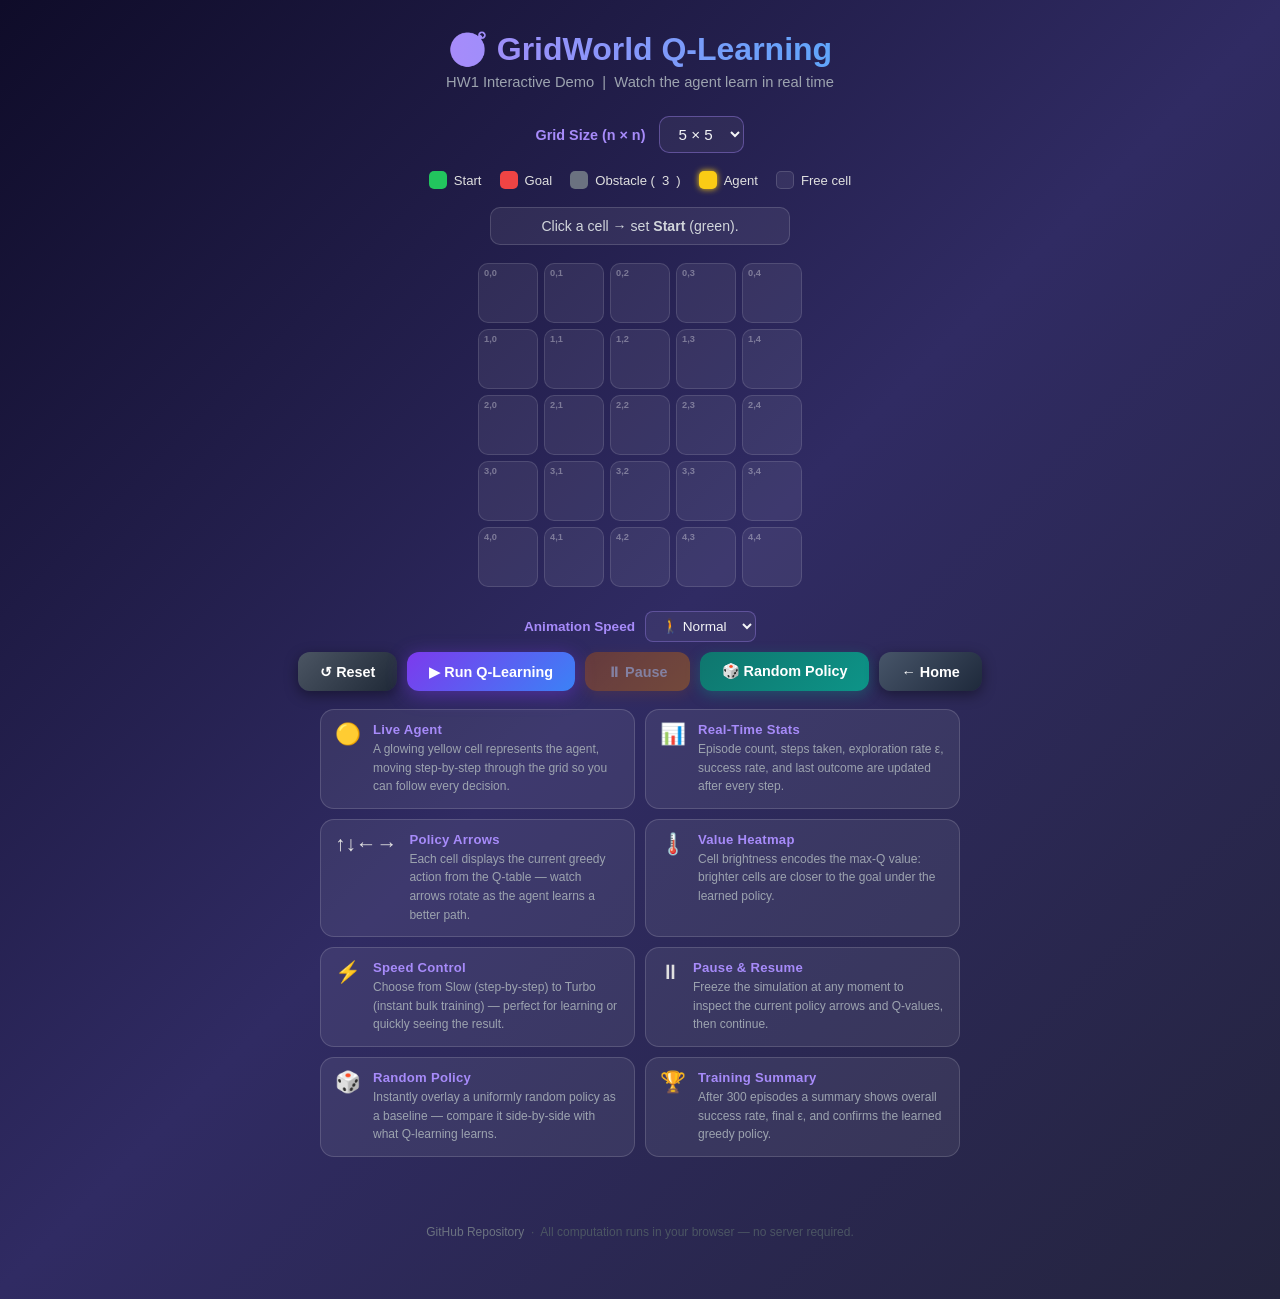
==== commit 041b09da: "revert: remove Show Result button and function" ====
--- a/docs/HW1-GridWorld/index.html
+++ b/docs/HW1-GridWorld/index.html
@@ -78,14 +78,6 @@
       <option value="fast">🏃 Fast</option>
       <option value="turbo">⚡ Turbo</option>
     </select>
-  </div>
-
-  <!-- ── Show Result shortcut ─────────────────────── -->
-  <div class="result-row">
-    <button class="btn btn-result" onclick="showResult()">
-      🎯 Show Result
-    </button>
-    <span class="result-hint">Train 300 episodes instantly &amp; display the final learned policy</span>
   </div>
 
   <div class="btn-row">
--- a/docs/HW1-GridWorld/style.css
+++ b/docs/HW1-GridWorld/style.css
@@ -267,33 +267,6 @@
   outline: none; cursor: pointer;
 }
 
-/* ---------- Show Result row ---------- */
-.result-row {
-  display: flex;
-  align-items: center;
-  gap: 12px;
-  margin-bottom: 16px;
-  flex-wrap: wrap;
-  justify-content: center;
-}
-
-.btn-result {
-  background: linear-gradient(135deg, #065f46, #059669);
-  box-shadow: 0 4px 18px rgba(5,150,105,0.45);
-  padding: 10px 26px;
-  font-size: 0.95rem; font-weight: 800;
-  letter-spacing: 0.04em;
-}
-.btn-result:hover:not(:disabled) {
-  box-shadow: 0 6px 24px rgba(5,150,105,0.6);
-}
-
-.result-hint {
-  font-size: 0.78rem;
-  color: #6b7280;
-  font-style: italic;
-}
-
 /* ---------- Info panel ---------- */
 #info-panel {
   margin-top: 12px;
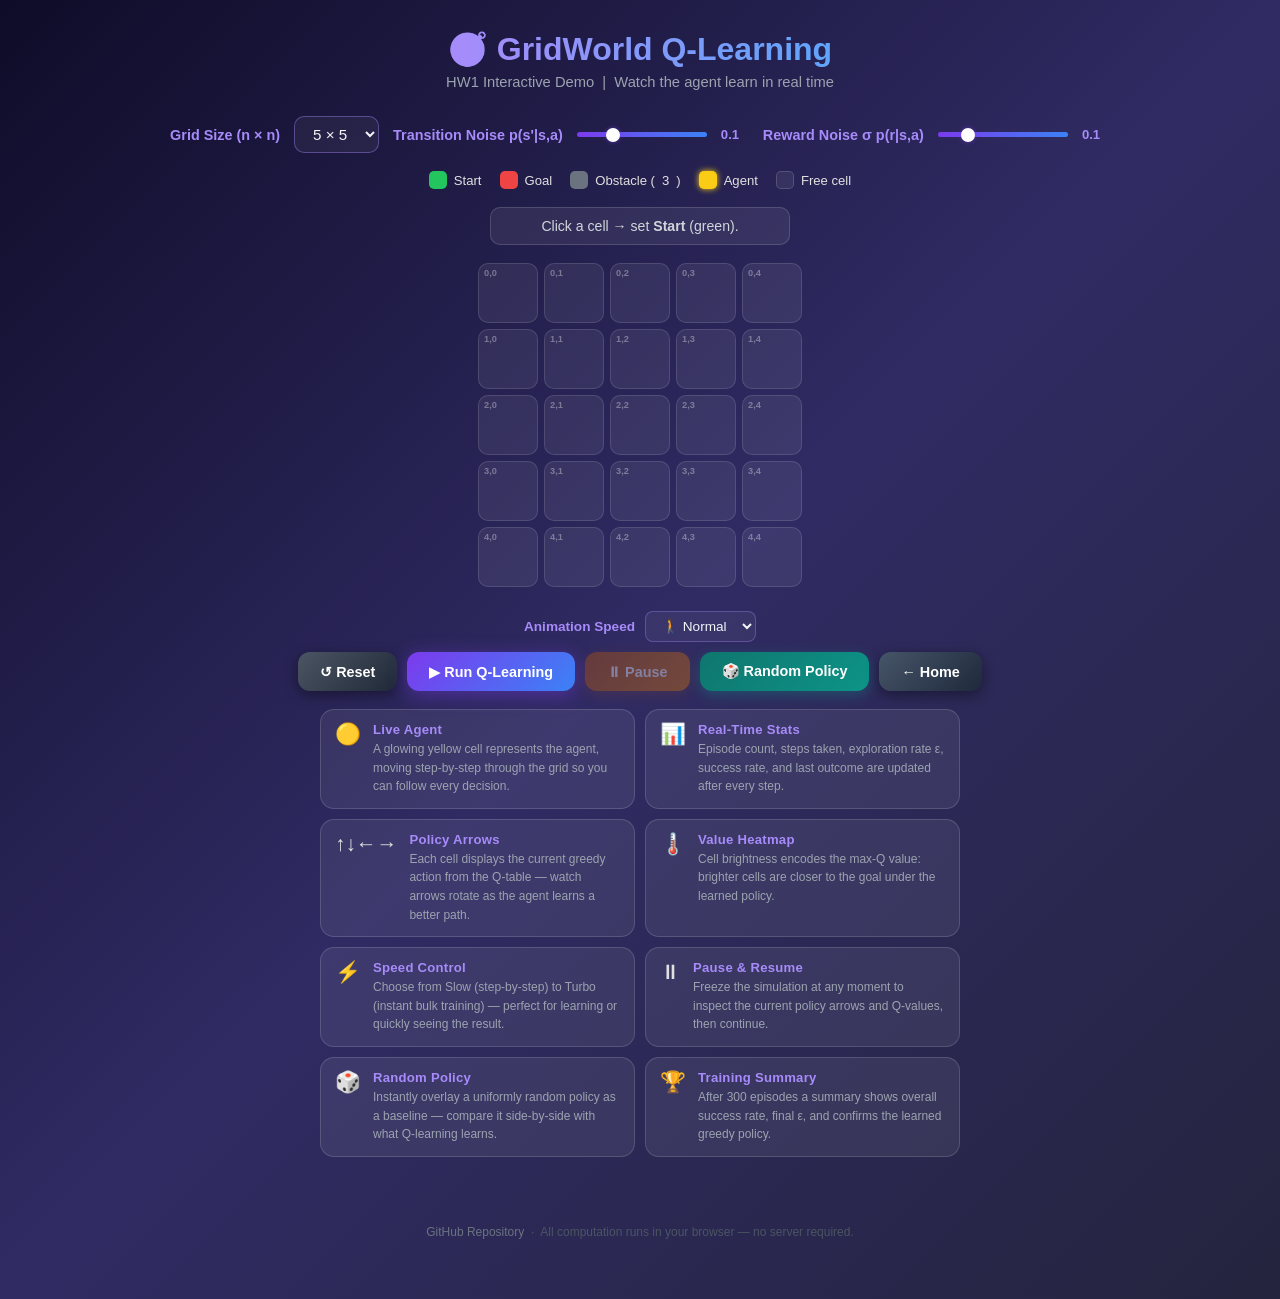
==== commit 141d2dc3: "feat: HW 變化 — stochastic MDP (Boltzmann policy, slip transitions, Gaussian reward noise)" ====
--- a/docs/HW1-GridWorld/index.html
+++ b/docs/HW1-GridWorld/index.html
@@ -12,7 +12,7 @@
   <h1>🧭 GridWorld Q-Learning</h1>
   <p class="subtitle">HW1 Interactive Demo &nbsp;|&nbsp; Watch the agent learn in real time</p>
 
-  <!-- ── Grid size + Speed controls ──────────────── -->
+  <!-- ── Grid size + Noise controls ──────────────── -->
   <div class="controls">
     <label for="grid-size">Grid Size (n × n)</label>
     <select id="grid-size">
@@ -22,6 +22,16 @@
       <option value="8">8 × 8</option>
       <option value="9">9 × 9</option>
     </select>
+
+    <label for="trans-noise">Transition Noise p(s'|s,a)</label>
+    <input type="range" id="trans-noise" min="0" max="0.4" step="0.05" value="0.1"
+           oninput="$('trans-noise-val').textContent=this.value">
+    <span class="slider-val" id="trans-noise-val">0.1</span>
+
+    <label for="reward-noise">Reward Noise σ p(r|s,a)</label>
+    <input type="range" id="reward-noise" min="0" max="0.5" step="0.05" value="0.1"
+           oninput="$('reward-noise-val').textContent=this.value">
+    <span class="slider-val" id="reward-noise-val">0.1</span>
   </div>
 
   <!-- ── Legend ────────────────────────────────────── -->
@@ -48,8 +58,8 @@
         <div class="stat-value" id="stat-step">0</div>
       </div>
       <div class="stat-card">
-        <div class="stat-label">Epsilon ε</div>
-        <div class="stat-value" id="stat-epsilon">0.900</div>
+        <div class="stat-label">Temp τ</div>
+        <div class="stat-value" id="stat-tau">1.000</div>
       </div>
       <div class="stat-card">
         <div class="stat-label">Success</div>
--- a/docs/HW1-GridWorld/style.css
+++ b/docs/HW1-GridWorld/style.css
@@ -75,6 +75,34 @@
   transition: border-color 0.2s;
 }
 .controls select:focus { border-color: var(--accent-1); }
+
+.controls input[type="range"] {
+  -webkit-appearance: none;
+  appearance: none;
+  width: 130px;
+  height: 5px;
+  border-radius: 99px;
+  background: linear-gradient(90deg, var(--btn-purple), var(--btn-blue));
+  outline: none;
+  cursor: pointer;
+}
+.controls input[type="range"]::-webkit-slider-thumb {
+  -webkit-appearance: none;
+  width: 14px; height: 14px;
+  border-radius: 50%;
+  background: #fff;
+  box-shadow: 0 0 4px rgba(124,58,237,0.6);
+  cursor: pointer;
+}
+
+.slider-val {
+  font-size: 0.82rem;
+  font-weight: 700;
+  color: var(--accent-1);
+  min-width: 28px;
+  text-align: left;
+}
+
 
 /* ---------- Legend ---------- */
 .legend {
